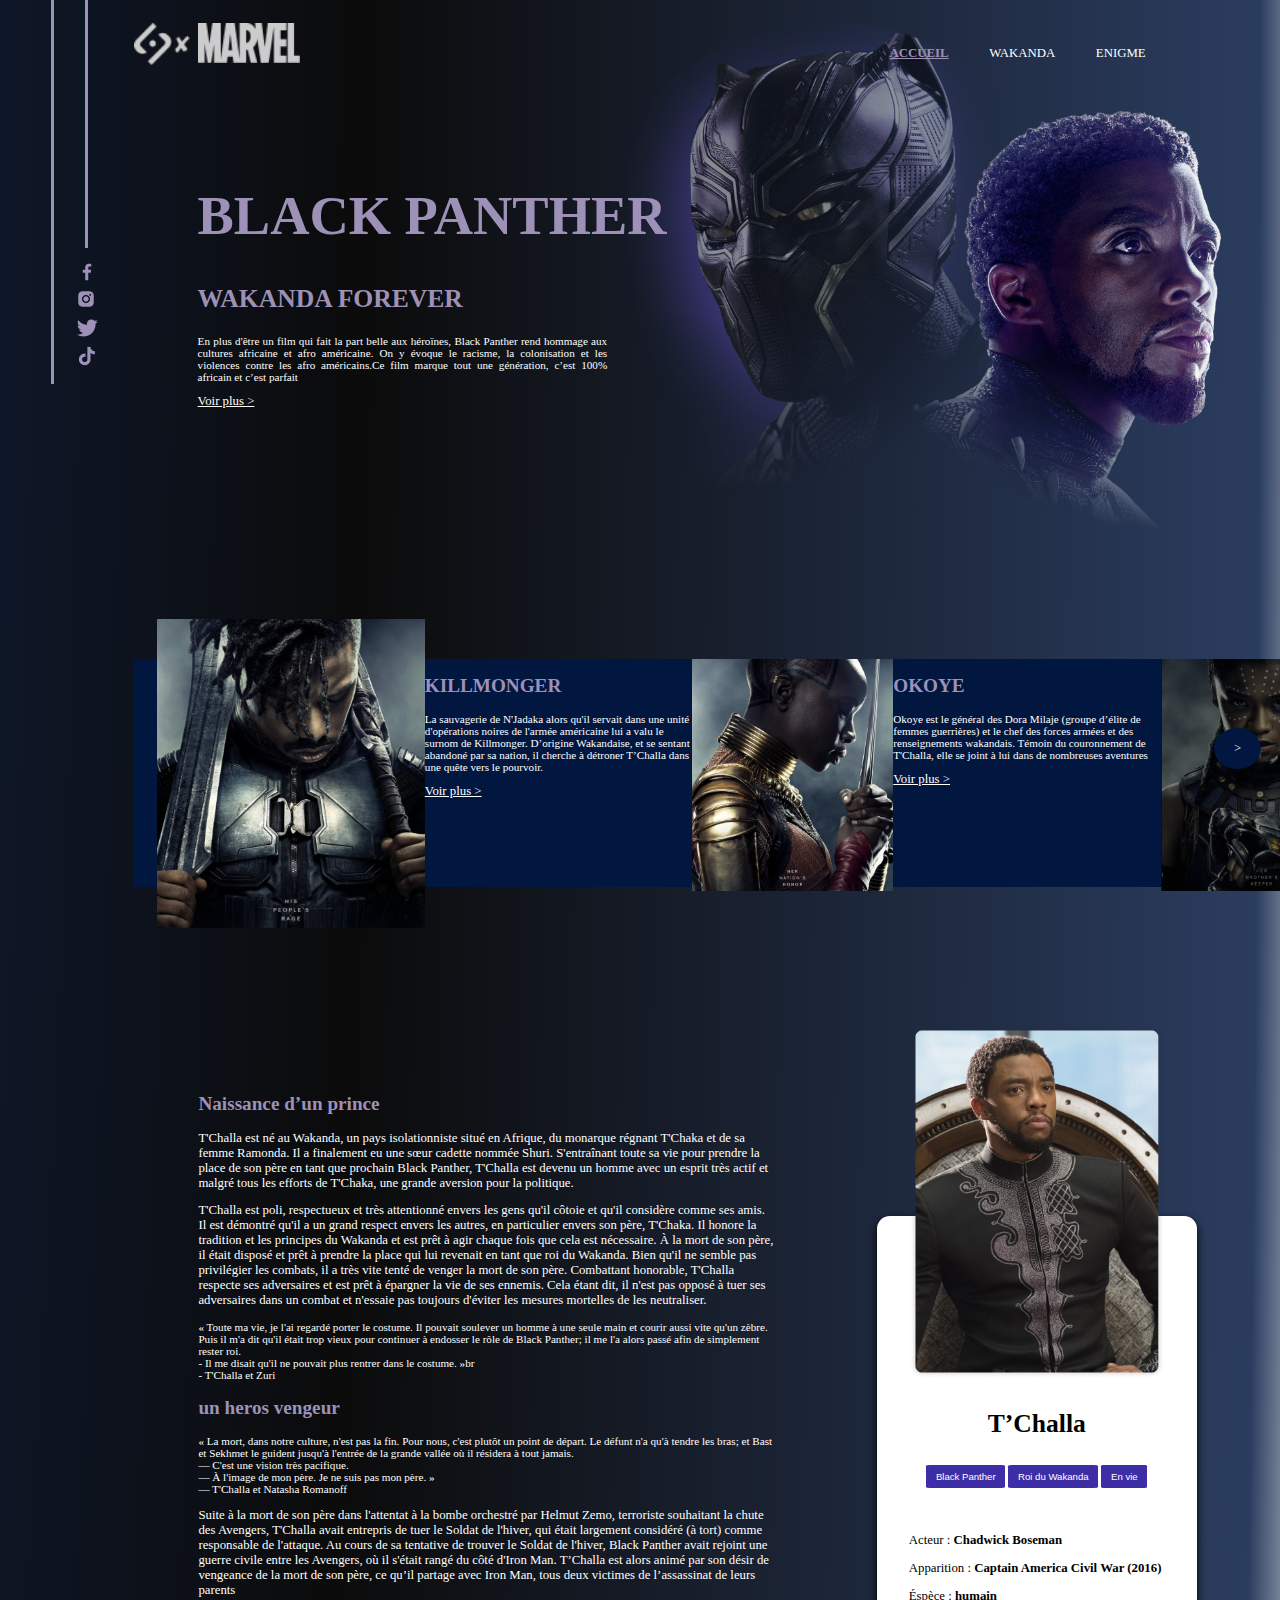
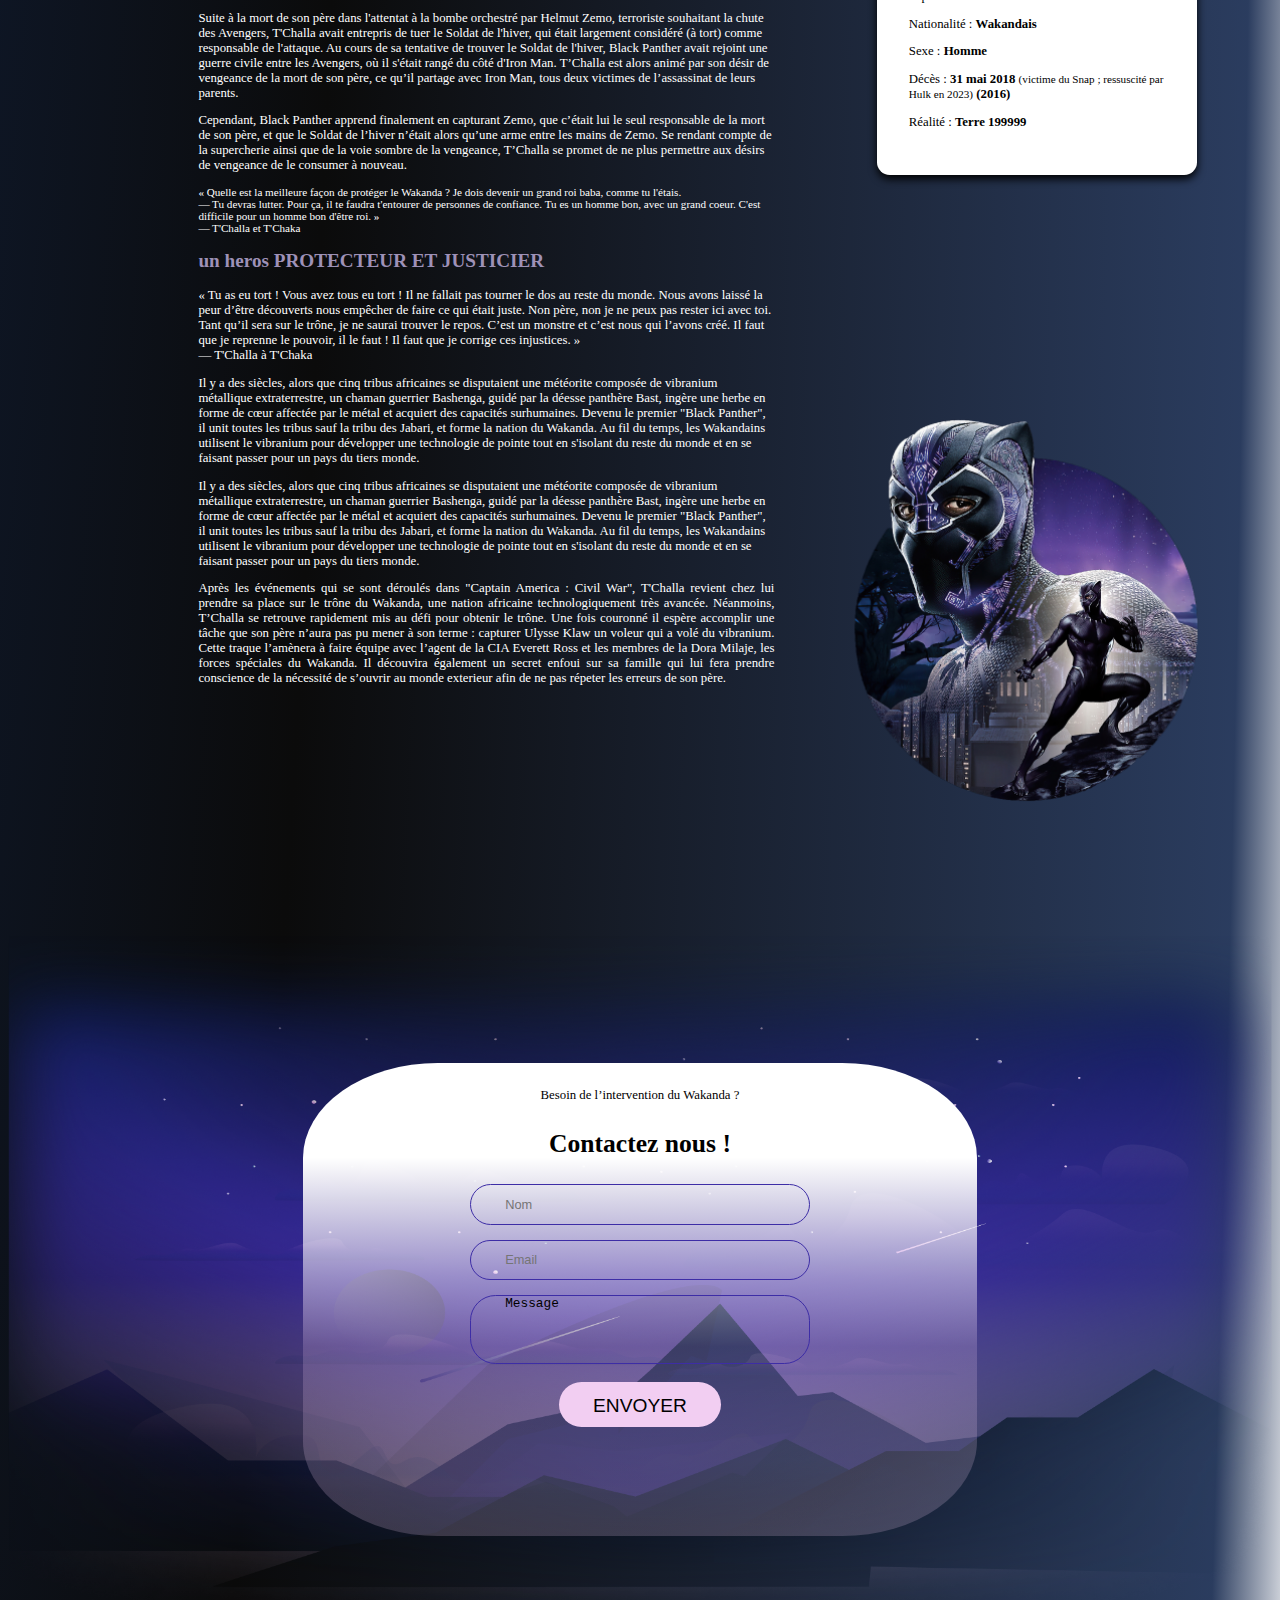
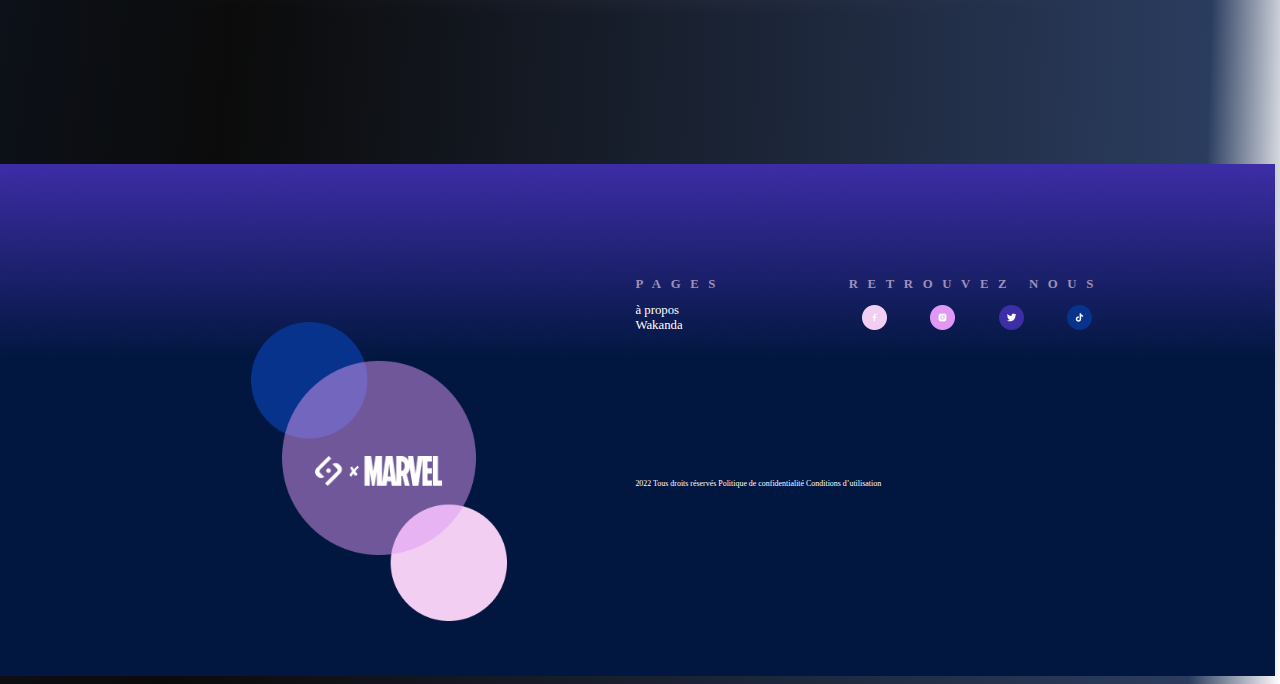
==== Assets/index.html @ b5c3ea6e "Ajout de mon nouveau dossier black panther sayna" ====
<!DOCTYPE html>
<html lang="en">
<head>
    <meta charset="UTF-8">
    <meta http-equiv="X-UA-Compatible" content="IE=edge">
    <meta name="IsaielFisther" content="width=device-width, initial-scale=1.0">
    <title>SAYNA BLACK PANTHER / ACCUEIL</title>
    <link rel="stylesheet" href="./CSS/Accueil.css">
    <link rel="stylesheet" href="./CSS/2Style.css">
</head>
<body>
    <!-- En tete de la page -->
    <header>
        <nav>
            <h1 class="logo"></h1>
            <ul class="nav">
                <li class="active">
                    <a href="#">
                    ACCUEIL
                    </a>
                </li>
                <li>
                    <a href="./Wakanda.html">
                    WAKANDA
                    </a>
                </li>
                <li>
                    <a href="./enigme.html">
                    ENIGME
                    </a>
                </li>
            </ul>
        </nav>
    </header>

    <!-- Icones des réseaux sociaux-->
    <aside id="logo-container">
        <div class="pagemenu">
        </div>
        <div class="réseaux-sociaux">
            <ul>
                <li>
                    <a href="http://www.marvel-cineverse.fr/pages/mcu/encyclopedie/personnages/black-panther.html">
                        <img src="./Illustrations et Logo/All pages/icon_facebook.png" alt="icon facebook">
                    </a>
                </li>
                <li>
                    <a href="http://www.marvel-cineverse.fr/pages/mcu/encyclopedie/personnages/black-panther.html">
                        <img src="./Illustrations et Logo/All pages/icon_instagram.png" alt="icon instagram">                
                    </a>
                </li>
                <li>
                    <a href="http://www.marvel-cineverse.fr/pages/mcu/encyclopedie/personnages/black-panther.html">
                        <img src="./Illustrations et Logo/All pages/icon_twitter.png" alt="icon twitter">
                    </a>
                </li>
                <li>
                    <a href="http://www.marvel-cineverse.fr/pages/mcu/encyclopedie/personnages/black-panther.html">
                        <img src="./Illustrations et Logo/All pages/icon_tiktok.png" alt="tik tok">
                    </a>
                </li>
            </ul>
        </div>
    </aside>
    <!--  les contenus de la page -->
    <main>
        <!-- La première section-->

        <section class="Introduction">
            <h1 id="script">BLACK PANTHER</h1>
            <h2>WAKANDA FOREVER</h2>
            <p class="texte-citation">
                En plus d'être un film qui fait la part belle aux héroïnes, Black Panther rend hommage aux cultures africaine et afro américaine. On y évoque le racisme, la colonisation et les violences contre les afro américains.Ce film marque tout une génération, c’est 100% africain et c’est parfait
            </p>
            <a href="">Voir plus ></a>
        </section>

        <!-- présentation-->

        <section class="présentation">
            <div class="colonne">
                <div class="img-1">
                    <img src="./Illustrations et Logo/Accueil/Pantherhome2.png" alt="Killmonger">
                </div>
                <div class="part-1">
                    <h2 class="titre">KILLMONGER</h2>
                    <p class="texte-citation">
                        La sauvagerie de N'Jadaka alors qu'il servait dans une unité d'opérations noires de l'armée américaine lui a valu le surnom de Killmonger. D’origine Wakandaise, et se sentant abandoné par sa nation, il cherche à détroner T’Challa dans une quête vers le pourvoir.
                    </p>
                    <a class="" href="">Voir plus ></a>
                </div>
                <div class="img-2">
                    <img src="./Illustrations et Logo/Accueil/Pantherhome3.png" alt="Dora Milaje">
                </div>
                <div class="part-2">
                    <h2 class="titre">OKOYE</h2>
                    <p class="texte-citation">
                        Okoye est le général des Dora Milaje (groupe d’élite de femmes guerrières) et le chef des forces armées et des renseignements wakandais. Témoin du couronnement de T'Challa, elle se joint à lui dans de nombreuses aventures
                    </p>
                    <a class="" href="">Voir plus ></a>
                </div>
                <div class="img-3">
                    <img src="./Illustrations et Logo/Accueil/Pantherhome4.png" alt="La soeur de T'Challa">
                    <a href="">></a>
                </div>
            </div>
        </section>

        <!-- La deuxième section de la page  -->
        <section class="section2">

            <div class="colonne">
                <!-- La partie qui parle des descriptions -->
                <div class="txt">
                    <div class="NaissancePrince">
                        <h2 class="titre">Naissance d’un prince</h2>
                        <div class="txt1">
                            <p class="texte">
                                T'Challa est né au Wakanda, un pays isolationniste situé en Afrique, du monarque régnant T'Chaka et de sa femme Ramonda. Il a finalement eu une sœur cadette nommée Shuri. S'entraînant toute sa vie pour prendre la place de son père en tant que prochain Black Panther, T'Challa est devenu un homme avec un esprit très actif et malgré tous les efforts de T'Chaka, une grande aversion pour la politique.
                            </p>
                        </div>
                        <div class="txt2">
                            <p class="texte">
                                T'Challa est poli, respectueux et très attentionné envers les gens qu'il côtoie et qu'il considère comme ses amis. Il est démontré qu'il a un grand respect envers les autres, en particulier envers son père, T'Chaka. Il honore la tradition et les principes du Wakanda et est prêt à agir chaque fois que cela est nécessaire. À la mort de son père, il était disposé et prêt à prendre la place qui lui revenait en tant que roi du Wakanda. Bien qu'il ne semble pas privilégier les combats, il a très vite tenté de venger la mort de son père. Combattant honorable, T'Challa respecte ses adversaires et est prêt à épargner la vie de ses ennemis. Cela étant dit, il n'est pas opposé à tuer ses adversaires dans un combat et n'essaie pas toujours d'éviter les mesures mortelles de les neutraliser.
                            </p>
                        </div>
                        <div class="txt3">
                            <p class="texte-citation">
                                « Toute ma vie, je l'ai regardé porter le costume. Il pouvait soulever un homme à une seule main et courir aussi vite qu'un zèbre. Puis il m'a dit qu'il était trop vieux pour continuer à endosser le rôle de Black Panther; il me l'a alors passé afin de simplement rester roi. <br>
                                - Il me disait qu'il ne pouvait plus rentrer dans le costume. »br<br>
                                - T'Challa et Zuri
                            </p>
                        </div>
                    </div>
                    <div class="Héro-vengeur">
                        <h2 class="titre">un heros vengeur</h2>
                        <div class="partie1">
                            <p class="texte-citation">
                                « La mort, dans notre culture, n'est pas la fin. Pour nous, c'est plutôt un point de départ. Le défunt n'a qu'à tendre les bras; et Bast et Sekhmet le guident jusqu'à l'entrée de la grande vallée où il résidera à tout jamais. <br>
                                — C'est une vision très pacifique.<br>
                                — À l'image de mon père. Je ne suis pas mon père. » <br>
                                — T'Challa et Natasha Romanoff
                            </p>
                        </div>
                        <div class="partie2">
                            <p class="texte">
                                Suite à la mort de son père dans l'attentat à la bombe orchestré par Helmut Zemo, terroriste souhaitant la chute des Avengers, T'Challa avait entrepris de tuer le Soldat de l'hiver, qui était largement considéré (à tort) comme responsable de l'attaque. Au cours de sa tentative de trouver le Soldat de l'hiver, Black Panther avait rejoint une guerre civile entre les Avengers, où il s'était rangé du côté d'Iron Man. T’Challa est alors animé par son désir de vengeance de la mort de son père, ce qu’il partage avec Iron Man, tous deux victimes de l’assassinat de leurs parents
                            </p>
                        </div>
                        <div class="partie3">
                            <p class="texte">
                                Suite à la mort de son père dans l'attentat à la bombe orchestré par Helmut Zemo, terroriste souhaitant la chute des Avengers, T'Challa avait entrepris de tuer le Soldat de l'hiver, qui était largement considéré (à tort) comme responsable de l'attaque. Au cours de sa tentative de trouver le Soldat de l'hiver, Black Panther avait rejoint une guerre civile entre les Avengers, où il s'était rangé du côté d'Iron Man. T’Challa est alors animé par son désir de vengeance de la mort de son père, ce qu’il partage avec Iron Man, tous deux victimes de l’assassinat de leurs parents.
                            </p>
                        </div>
                        <div class="partie4">
                            <p class="texte">
                                Cependant, Black Panther apprend finalement en capturant Zemo, que c’était lui le seul responsable de la mort de son père, et que le Soldat de l’hiver n’était alors qu’une arme entre les mains de Zemo. Se rendant compte de la supercherie ainsi que de la voie sombre de la vengeance, T’Challa se promet de ne plus permettre aux désirs de vengeance de le consumer à nouveau.
                            </p>
                        </div>
                        <div class="partie5">
                            <p class="texte-citation">
                                « Quelle est la meilleure façon de protéger le Wakanda ? Je dois devenir un grand roi baba, comme tu l'étais. <br>
                                — Tu devras lutter. Pour ça, il te faudra t'entourer de personnes de confiance. Tu es un homme bon, avec un grand coeur. C'est difficile pour un homme bon d'être roi. » <br>
                                — T'Challa et T'Chaka
                            </p>
                        </div>
                    </div>
                    <div class="Héro-protecteur">
                        <h2 class="titre">un heros PROTECTEUR ET JUSTICIER</h2>
                        <div class="P1">
                            <p class="text-citation">
                                « Tu as eu tort ! Vous avez tous eu tort ! Il ne fallait pas tourner le dos au reste du monde. Nous avons laissé la peur d’être découverts nous empêcher de faire ce qui était juste. Non père, non je ne peux pas rester ici avec toi. Tant qu’il sera sur le trône, je ne saurai trouver le repos. C’est un monstre et c’est nous qui l’avons créé. Il faut que je reprenne le pouvoir, il le faut ! Il faut que je corrige ces injustices. » <br>
                                — T'Challa à T'Chaka
                            </p>
                        </div>
                        <div class="P2">
                            <p class="texte">
                                Il y a des siècles, alors que cinq tribus africaines se disputaient une météorite composée de vibranium métallique extraterrestre, un chaman guerrier Bashenga, guidé par la déesse panthère Bast, ingère une herbe en forme de cœur affectée par le métal et acquiert des capacités surhumaines. Devenu le premier "Black Panther", il unit toutes les tribus sauf la tribu des Jabari, et forme la nation du Wakanda. Au fil du temps, les Wakandains utilisent le vibranium pour développer une technologie de pointe tout en s'isolant du reste du monde et en se faisant passer pour un pays du tiers monde.
                            </p>
                        </div>
                        <div class="P3">
                            <p class="texte">
                                Il y a des siècles, alors que cinq tribus africaines se disputaient une météorite composée de vibranium métallique extraterrestre, un chaman guerrier Bashenga, guidé par la déesse panthère Bast, ingère une herbe en forme de cœur affectée par le métal et acquiert des capacités surhumaines. Devenu le premier "Black Panther", il unit toutes les tribus sauf la tribu des Jabari, et forme la nation du Wakanda. Au fil du temps, les Wakandains utilisent le vibranium pour développer une technologie de pointe tout en s'isolant du reste du monde et en se faisant passer pour un pays du tiers monde.
                            </p>
                        </div>
                        <div class="P4">
                            <p class="text">
                                Après les événements qui se sont déroulés dans "Captain America : Civil War", T'Challa revient chez lui prendre sa place sur le trône du Wakanda, une nation africaine technologiquement très avancée. Néanmoins, T’Challa se retrouve rapidement mis au défi pour obtenir le trône. Une fois couronné il espère accomplir une tâche que son père n’aura pas pu mener à son terme : capturer Ulysse Klaw un voleur qui a volé du vibranium. Cette traque l’amènera à faire équipe avec l’agent de la CIA Everett Ross et les membres de la Dora Milaje, les forces spéciales du Wakanda. Il découvira également un secret enfoui sur sa famille qui lui fera prendre conscience de la nécessité de s’ouvrir au monde exterieur afin de ne pas répeter les erreurs de son père.
                            </p>
                        </div>
                    </div>
                </div>
                
                <!-- Profile et description du Roi-->
                <div class="profile">
                    <div class="card">
                        <img src="./Illustrations et Logo/Accueil/Pantherhome5.png" alt="Le Roi">
                        <h3>T’Challa</h3>
                        <div class="btn">
                            <button>
                                Black Panther
                            </button>
                            <button>
                                Roi du Wakanda
                            </button>
                            <button>
                                En vie
                            </button>
                        </div>
                        <div class="content">
                            <p>Acteur : <b>Chadwick Boseman</b></p> 
                            <p>Apparition : <b>Captain America Civil War (2016)</b></p>
                            <p>Éspèce : <b>humain</b></p>
                            <p>Nationalité : <b>Wakandais</b></p>
                            <p>Sexe : <b>Homme</b></p>
                            <p>Décès : <b>31 mai 2018 </b> <span class="texte-citation">(victime du Snap ; ressuscité par Hulk en 2023)</span> <b>(2016)</b></p>
                            <p>Réalité : <b>Terre 199999</b></p>
                        </div>
                    </div>
                    <div class="déguisement-img">
                        <img src="./Illustrations et Logo/Accueil/Pantherhome6.png" alt="BP avec Déguisement">
            
                    </div>
                </div>
            </div>
        </section>

        <!-- La 3ème section : contact -->
        <section class="contact">
            <form class="content">
                <p>Besoin de l’intervention du Wakanda ?</p>
                <p class="title">Contactez nous ! </p>
                <!-- Formulaire  -->
                <input required type="text" name="nom" placeholder="Nom"><br><br>
                <input required type="email" name="email" placeholder="Email"> <br><br>
                <textarea required placeholder="Message">Message</textarea>
                <br>
                <!-- Le bouton qui envoye le formulaire -->
                <button type="submit">ENVOYER</button>
            </form>
        </section>
    </main>
    
    <!-- Le dernier section qui inclue le pied de la page -->
    <footer>
        <!--  LOGO SAYNA X MARVEL -->
        <div class="Gauche">
            <img class="img-1" src="./Illustrations et Logo/All pages/footer1.png" alt="">
            <img class="img-2" src="./Illustrations et Logo/All pages/footer2.png" alt="Icon SAYNA X Icon MARVEL">
        </div>
        <!-- LOGO DES RESEAUX SOCIAUX -->
        <div class="Droite">
            <div class="Droite-2-1">
                <h2>PAGES</h2>
                <a href="./wakanda.html">
                    à propos <br> Wakanda
                </a>
            </div>
        
            <div class="Droite-2-2">
                <h2>RETROUVEZ NOUS</h2>
                <ul>
                    <li>
                        <a href="http://www.marvel-cineverse.fr/pages/mcu/encyclopedie/personnages/black-panther.html">
                            <img src="./Illustrations et Logo/All pages/footer3.png" alt="Icon facebook">
                        </a>
                    </li>
                    <li>
                        <a href="http://www.marvel-cineverse.fr/pages/mcu/encyclopedie/personnages/black-panther.html">
                            <img src="./Illustrations et Logo/All pages/footer4.png" alt="Icon instagram">
                        </a>
                    </li>
                    <li>
                        <a href="http://www.marvel-cineverse.fr/pages/mcu/encyclopedie/personnages/black-panther.html">
                            <img src="./Illustrations et Logo/All pages/footer5.png" alt="Icon twitter">
                        </a>
                    </li>
                    <li>
                        <a href="http://www.marvel-cineverse.fr/pages/mcu/encyclopedie/personnages/black-panther.html">
                            <img src="./Illustrations et Logo/All pages/footer6.png" alt="Icon tiktok">
                        </a>
                    </li>
                </ul>
            </div>
            <!-- PARTIE COPYRIGHT -->
            <div class="Droite-2-3">
                <p class="text-footer">2022 Tous droits réservés Politique de confidentialité Conditions d’utilisation</p>
            </div>
        </div>
    </footer>

    <!-- POPUP MESSAGE -->
    <div class="popup-message">
        <div class="popup-content">
            <span class="message">OPERATION REUSSI !</span>
        </div>
    </div>
</body>
</html>
---- Assets/CSS/Accueil.css ----
/* styles pour la page d'accueil */
aside {
    height: 30vw;
    display: grid;
    width: 1vw;
    border-left: 3px solid #9E91B7;
    float: left;
    position: absolute;
    top:  0;
    left: 4vw;
    display: grid;
    grid-template-rows: 2fr 1fr;
    position: fixed;
    transition: transform 0.3s ease-in-out;
}

aside .pagemenu {
    grid-row: 1;
    border-right: 3px solid #9E91B7;
    width: 50%;
}


aside ul li {
    margin-top: 5%;
}

aside .réseaux-sociaux {
    grid-row: 2;
    margin-left: -30%;
}
/* styles pour les sections */



section[class="Introduction"] p {
    width: 32vw;
    text-align: justify;
}

section a {
    color: #fff;
    text-decoration: underline;
}
section[class="Introduction"] {
    padding: 10% 15%;
    background-image: url("../Illustrations et Logo/Accueil/Pantherhome1..png");
    height: 30vW;
    width: 100%;
    background-size: 50%;
    background-repeat: no-repeat;
    background-position: 70% top;
    margin-top: -10%;
}

/*
styles des descriptions de la section
*/
section[class="présentation"] {
    width: 100%;
    display: grid;
    grid-template-columns: 1fr 9fr;
}

section[class="présentation"] > div[class='colonne'] {
    grid-column: 1/2;
}

section[class="présentation"] > div[class='colonne'] {
    grid-column: 2/3;
    padding-left: 10%;
    height: 17.8vw;
    width: 100%;
    background-color: #021740;
    padding-left: 2%;
}

section[class="présentation"] .colonne {
    display: grid;
    grid-template-columns: 4fr 4fr 3fr 4fr 2fr;
}

section[class="présentation"] .colonne .img-1 {
    grid-column: 1/2;
}

section[class="présentation"] .colonne .img-1 img {
    width: 100%;
    margin-top: -15%;
}

section[class="présentation"] .colonne .txt1 {
    grid-column: 2/3;
    padding: 3%;
    position: relative;
}

section[class="présentation"] .colonne .img-2 {
    grid-column: 3/4;
}

section[class="présentation"] .colonne .img-2 img {
    width: 100%;
}

section[class="présentation"] .colonne .txt2 {
    grid-column: 4/5;
    padding: 3%;
    position: relative;
}

section[class="présentation"] .colonne .img-3 {
    grid-column: 5/6;
    position: relative;
}


section[class="présentation"] .colonne .img-3 a {
    position: absolute;
    right: 25%;
    top: 25%;
    padding: 10% 15%;
    background-color: #021740;
    border-radius: 50%;
    text-decoration: none;
}

section[class="présentation"] .colonne .img-3 img {
    width: 110%;
}

section[class="présentation"] .colonne>div>a[class='plus'] {
    position: absolute;
    bottom: 20%;
    left: 5%;
}


/*style de la section 2 de la page*/
section[class='section2'] {
     padding: 15% 10% 5% 10%;
}

section[class='section2'] .colonne {
    display: grid;
    grid-template-columns: 50vw 8vw 25vw 3vw;
}

section[class='section2'] .colonne .txt {
    grid-column: 1/2;
    padding-left: 10%;
}

section[class='section2'] .colonne .profile {
    grid-column:  3/4;
    display: grid;
    grid-template-rows: 1fr 4fr 1fr 4fr;
}

section[class='section2'] .text {
    text-align: justify;
}

/*style au niveau du profil */
section[class='section2'] .colonne .profile .card{
    background-color: #FFF;
    border-radius: 1em;
    grid-row: 2;
    width: 25vw;
    text-align: center;
    color: #000;
    box-shadow: 0px 4px 8px 0px #000;
}

section[class='section2'] .colonne .profile .card img {
    margin-top: -60%;
    width: 80%;
}

section[class='section2'] .colonne .profile .card .btn button{
    padding: 2% 3%;
    background-color: #3D2DA6;
    border-radius: 5%;
    color: #fff;
    border: none;
    font-size: 0.75em;
}

section[class='section2'] .colonne .profile .card .content{
    padding: 10%;
    text-align: left;
}

section[class='section2'] .colonne .profile .déguisement-img {
    grid-row: 4;
    display: flex;
    align-items: center;
}

section[class='section2'] .colonne .profile .déguisement-img img {
    margin-left: -20%;
    width: 40vw;
}

/*Style du section contact*/
section[class='contact'] {
    background-image: url('../Illustrations et Logo/Accueil/Pantherhome7.png');
    background-repeat: no-repeat;
    background-size: contain;
    height: 40vw;
    display: grid;
    grid-template-columns: 1fr 4fr 1fr;
    padding: 10%;
    color: black;
}

section[class='contact'] .title {
    font-size: 2em;
    font-weight: bolder;
}

section[class='contact'] .content {
    background-image: linear-gradient(to bottom, rgba(255, 255, 255, 1.0) 20%, rgba(242, 206, 242, .2) 60%);
    border-radius: 20%;
    text-align: center;
    grid-column: 2/3;
    height: 35vw;
    padding: 1em 0;
}

section[class='contact'] .content input {
    width: 40%;
    height: 3vw;
    border-radius: 3em;
    border: 1px solid #3D2DA6;
    padding: 0 5%;
    background-color: transparent;
    font-size: 1em;
}

section[class='contact'] .content textarea {
    width: 40%;
    height: 15%;
    resize: none;
    border: 1px solid #3D2DA6;
    padding: 0 5%;
    border-radius: 2em;
    background-color: transparent;
    font-size: 1em;
}

section[class='contact'] .content button {
    height: 10%;
    border-radius: 3em;
    font-size: 1.5em;
    margin-top: 2%;
    border: none;
    padding: 2% 5% 4% 5%;
    background-color: #F2CEF2;
}
---- Assets/CSS/2Style.css ----
/*Ensemble des styles pour toutes les pages */
/*Styles des polices */
@font-face {
    src: url('../fonts/BEYNO/BEYNO.ttf');
    font-family: 'BEYNO';
}

/* Cantarell */
@font-face {
    src: url('../fonts/Cantarell/Cantarell-Regular.ttf');
    font-family: 'Cantarell';
}

/* Panthera */
@font-face {
    src: url('../fonts/Panthera/PantheraRegular-MVZ9J.ttf');
    font-family: 'Panthera';
}

/* wakanda forever */
@font-face {
    src: url('../fonts/wakanda_forever/WakandaForever-Regular.ttf');
    font-family: 'Wakanda forever';
}


html {
    font-size: 1vw;
}

body {

    background: radial-gradient(126.67% 350.28% at -21.35% 0%, #11213F 0%, #0B0B0B 39.1%, rgba(2, 23, 64, 0.837641) 94.57%, rgba(2, 23, 64, 0) 100%);
    overflow-x: hidden;
    font-family: 'Cantarell';
    background-repeat: no-repeat;
    background-size: cover;
    color: #fff;
}


input[type="text"] {
    color: #fff;
}

/* Titre */
h1 {
    font-family: 'Panthera';
    font-size: 4.25em; /* font-size to 4.25*pricipal text-size (4.25*16= 68px) */
    color: #9E91B7;
}

h2 {
    font-family: 'BEYNO';
    font-size: 2em; /* font-size to 2*pricipal text-size (2*16= 32px) */
    color: #9E91B7;
}

h2[class='wakanda-forever'] {
    font-family: 'Wakanda forever';
    font-size: 2.68em;
    letter-spacing: 0.15em; /* 0.15*16=2.4px */
}

h3 {
    font-family: 'Cantarell';
    font-size: 2em;
}

.titre {
    font-size: 1.5em;
}

.text {
    font-family: 'Cantarell';
    font-size: 1em;
}

/* citation texte */
.texte-citation {
    font-family: 'Cantarell';
    font-size: 0.87em;
}

.text-footer {
    font-family: 'Cantarell';
    font-size: 0.62em;
}

.center {
    text-align: center;
}


header {
    padding: 2% 10%;
}

header nav {
    display: flex;
    justify-content: space-between; /* Space between each items in nav */
}

header nav ul {
    display: flex;
    justify-content: space-between; /*  */
    width: 20vw; /* 20% of screen width */
}

/* Style des logos */
h1[class='logo'] {
    background-image: url('../Illustrations et Logo/All pages/icon_SAYNA.png'), 
                      url("../Illustrations et Logo/All pages/icon_x.png"),
                      url('../Illustrations et Logo/All pages/icon_MARVEL.png');
    width: 20vw; /* 20% of screen width */
    height: 5vw; /* 5% of screen width */
    background-repeat: no-repeat;
    padding: 0;
    margin-top:  -1%;
    background-size: 15%, 7%, 40%; /* size of each background */
    background-position: 0 0, 3vw 1vw, 5vw 0; /* position of each background */
    filter: invert(20%); /* reverse color of logo (20%) (grey) */
    cursor: pointer;
}

h1[class='logo']:hover {
    filter: invert(0%); /* remove color reverse if cursor passed */
}

a {
    text-decoration: none; /* remove underline for link */
}

ul li {
    list-style-type: none; /* remove style type */
}

ul[class='nav'] li {
    display: inline-flex;
}

ul li a {
    list-style-type: none;
    font-family: 'BEYNO';
    color: #fff;
}

ul li[class='active'] a  {
    font-weight: bolder;
    text-decoration: underline;
    color: #9E91B7;
}

ul li a:hover {
    text-decoration: underline;
}

main {
    padding-bottom:5%;
}


/*style de la section footer*/
footer h2 {
    font-family: 'Cantarell';
    letter-spacing: 0.75em;
    font-size: 1em;
}

footer ul {
    display: flex;
    justify-content: space-between;
    padding-inline-start: 3%;
    width: 20vw;
}

footer {
    background-image: url('../Illustrations et Logo/All pages/back_footer.png');
    background-repeat: no-repeat;
    margin-left: -1%;
    height: 40vw;
    width: 100vw;
    display: grid; /* Define display grid */
    grid-template-columns: 1fr 1fr; /* Grid contains 2 columns (1/2 width, 1/2 width) */
    grid-template-rows: 1fr 4fr; /* Grid contains 2 rows (1/5 height, 4/5 height) */
}

footer .Gauche {
    grid-column: 1; /* define the emplacement of this element in: col 1 */
    grid-row: 2/5;
    display: flex;
    align-items: center;
    justify-content: end;
    padding: 20%;
    position: relative;
}

footer .Gauche .img-1 {
    position: absolute;
    z-index: 1;
    width: 20vw;
    transition: transform 0.3s ease-in-out;
}

footer .Gauche .img-2 {
    position: absolute;
    z-index: 2;
    width: 10vw;
    right: 30%;
    transition: transform 0.3s ease-in-out;
}

footer .Droite {
    grid-column: 2 / 3;
    grid-row: 2/5;
    display: grid;
    grid-template-columns: 1fr 2fr;
    grid-template-rows: 1fr 1fr;
}

footer .Droite-2-1 {
    grid-column: 1/2;
    grid-row: 1;
}

footer .Droite-2-1 a {
    color: #FFFFFF;
}

footer .Droite-2-2 {
    grid-column: 2/3;
    grid-row: 1;
}

footer .Droite-2-2 img {
    width: 50%;
}

footer .Droite-2-3 {
    grid-column: 1 / 3;
    grid-row: 2;

}

footer .Droite-2-1 p {
    text-transform: capitalize;
}

/*Animation de la page*/
/* Effet de surbrillance */
button[type='submit']:hover {
    box-shadow: 0px 4px 8px 0px #F2CEF2;
    cursor: pointer;
}

/* Effet de zoom */
footer .Gauche:hover .img-1, footer .part-1:hover .img-2 {
    transform: scale(1.1);
}

footer .Droite-2-2 img {
    transition: transform 0.3s ease-in-out;
}

footer .Droite-2-2 img:hover {
    transform: scale(1.3);
}

/* Fade in */
section * {
    animation-name: fade-in;
    animation-duration: 5s;
}

/* define fade-in animation from left */
@keyframes fade-in {
    from {
        opacity: 0; /* from opacity 0 */
        transform: translateX(-50px); /* from left -50px */
    }
    to {
        opacity: 1; /* to opacity 1 */
        transform: translateX(0); /* to true position */
    }
}

/*POPUP BOX*/
.popup-message {
    display: none; /* hidden element */
    position: fixed;
    top: 0;
    left: 0;
    width: 100%; /* 100% of width screen */
    height: 100%; /* 100% of height screen */
    background: radial-gradient(126.67% 350.28% at -21.35% 0%, #11213F 0%, #0B0B0B 39.1%, rgba(2, 23, 64, 0.837641) 94.57%, rgba(2, 23, 64, 0) 100%);
    opacity: 0.99; /* set opacity to 0.99 (dark) */
    z-index: 9999;
}

.popup-content {
    position: absolute;
    width: 40%;
    height: 30%;
    top: 50%;
    left: 50%;
    transform: translate(-50%, -50%);
    background: radial-gradient(126.67% 350.28% at -21.35% 0%, #11213F 0%, #0B0B0B 39.1%, rgba(2, 23, 64, 0.837641) 94.57%, rgba(2, 23, 64, 0) 100%);    padding: 20px;
    border-radius: 5px;
    box-shadow: 0 0 10px rgba(0, 0, 0, 0.5);
    text-align: center;
    display: flex;
    justify-content: center;
    align-items: center;
    font-size: 2em;
}
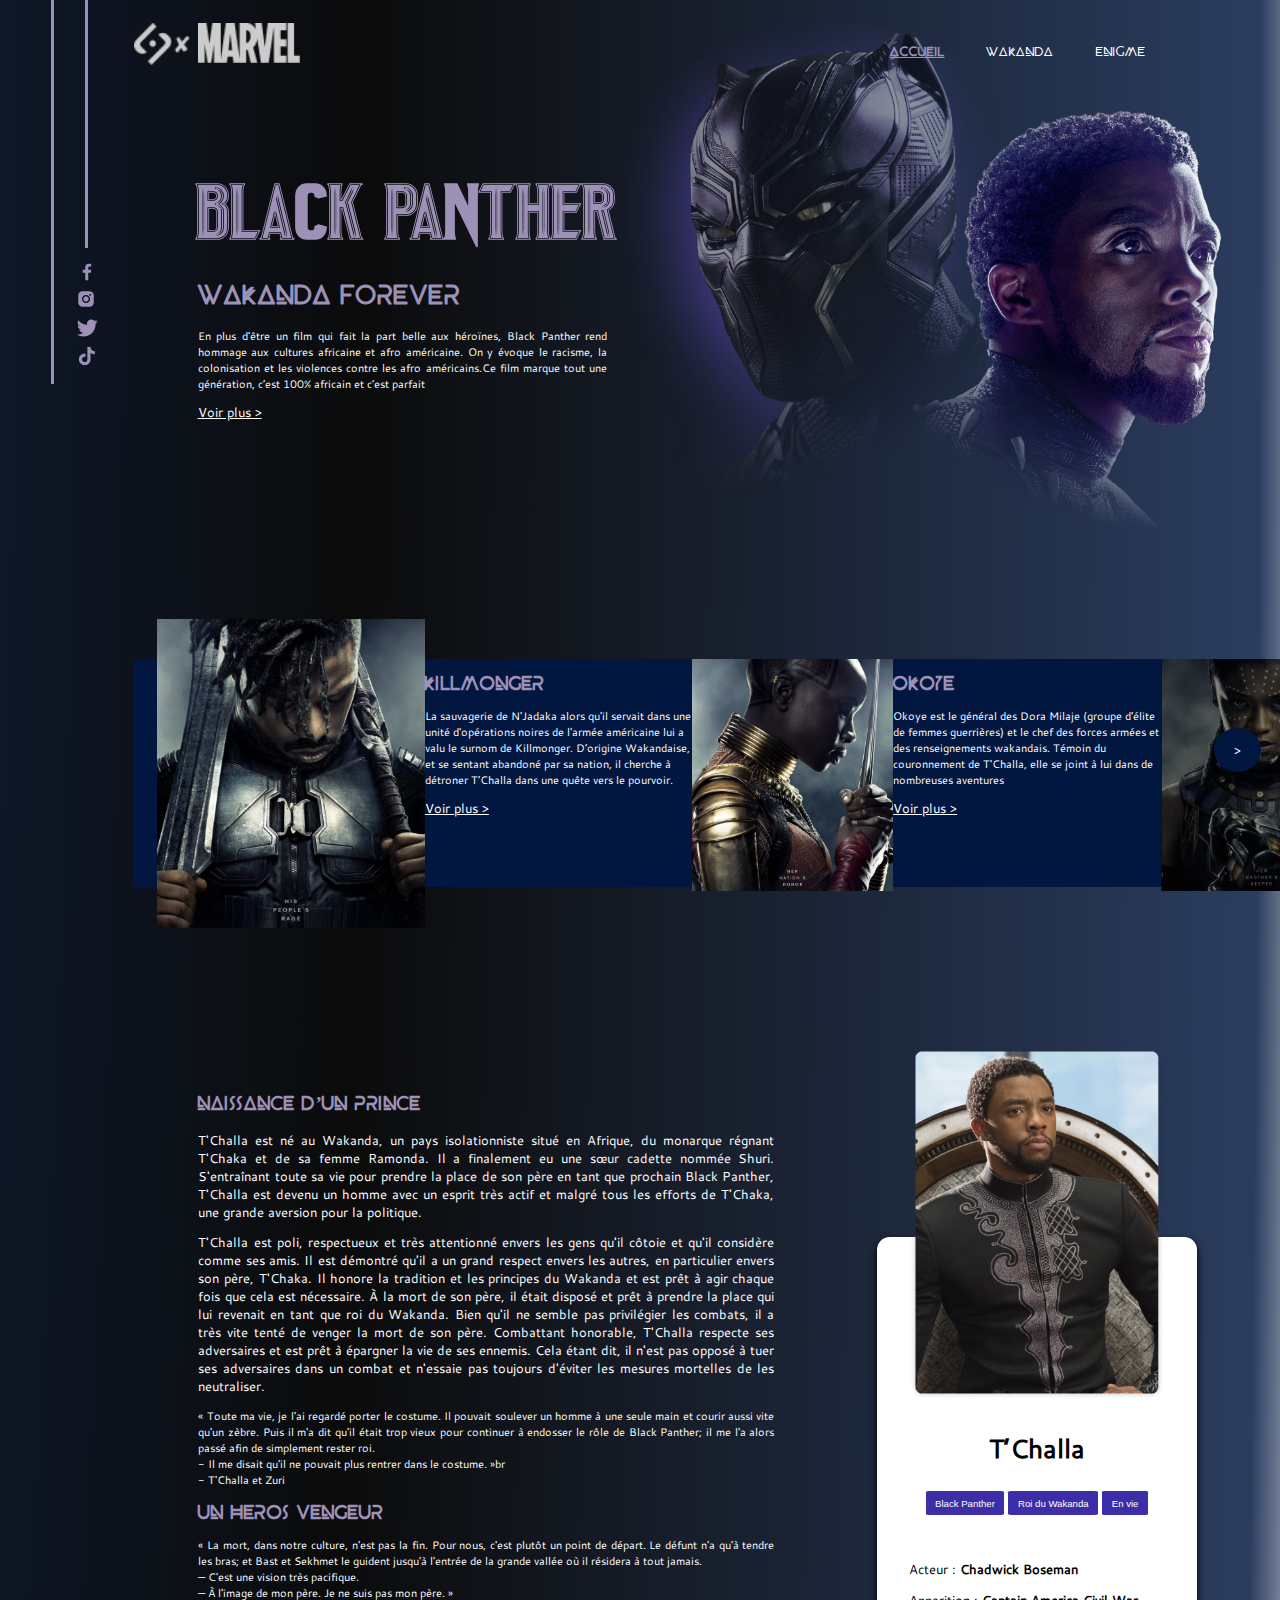
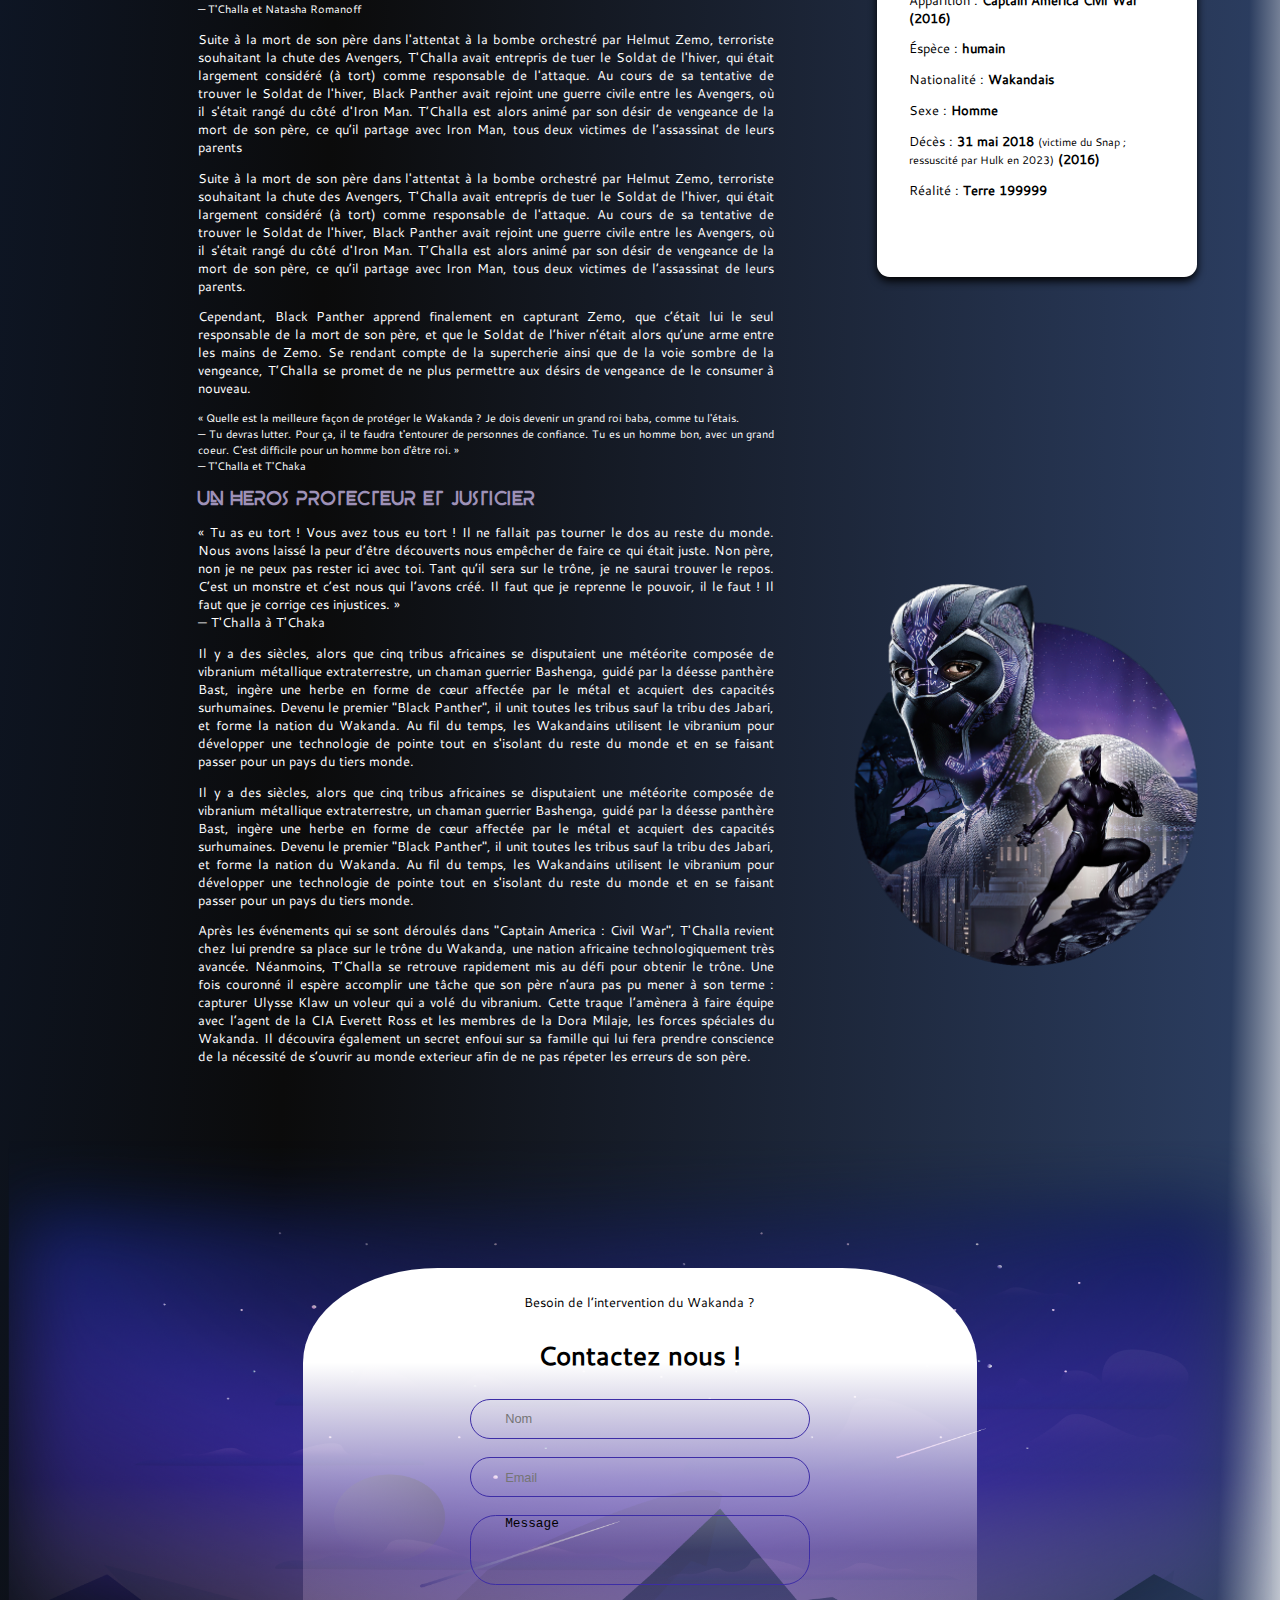
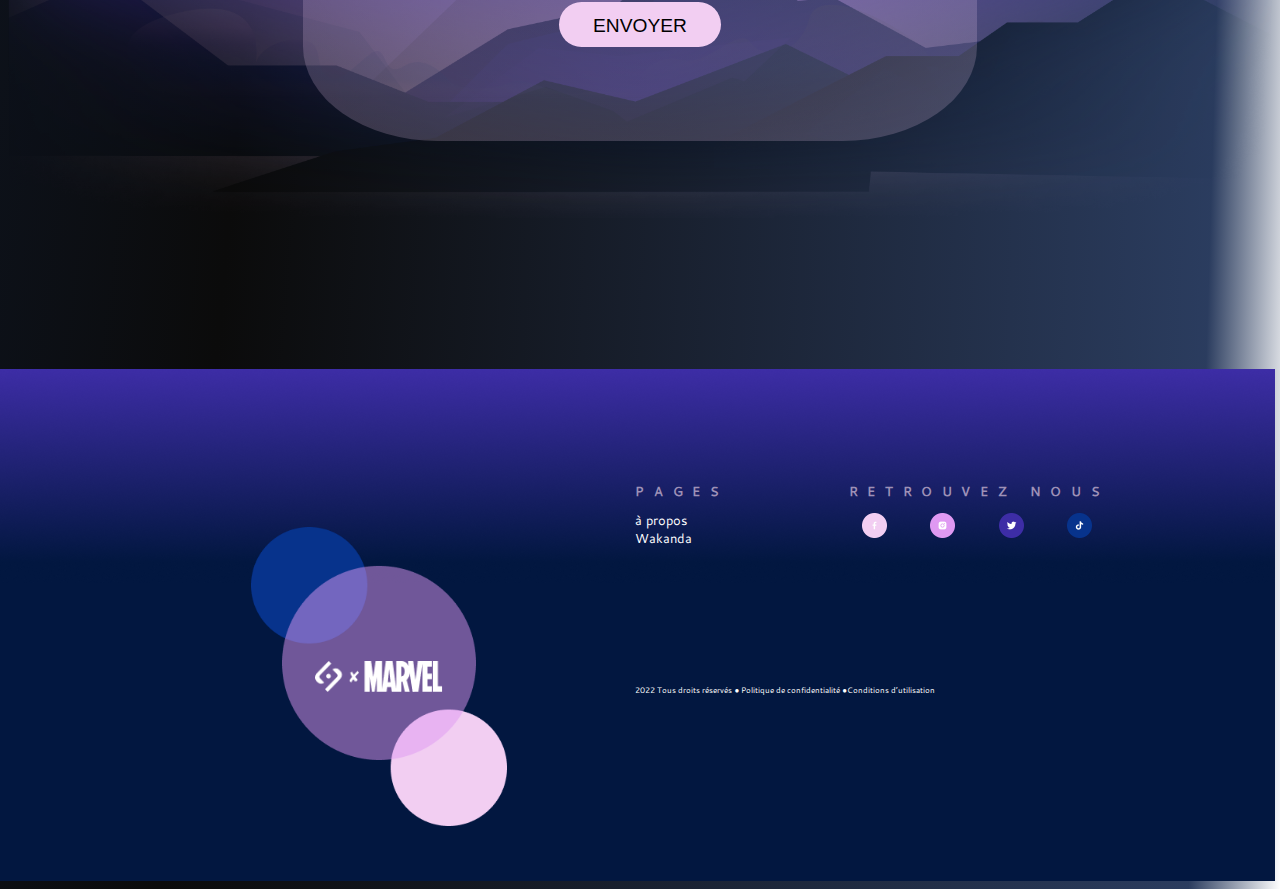
==== commit 24819ff1: "Ajouter mes derniers commit" ====
--- a/Assets/index.html
+++ b/Assets/index.html
@@ -284,7 +284,7 @@
             </div>
             <!-- PARTIE COPYRIGHT -->
             <div class="Droite-2-3">
-                <p class="text-footer">2022 Tous droits réservés Politique de confidentialité Conditions d’utilisation</p>
+                <p class="text-footer">2022 Tous droits réservés ● Politique de confidentialité ●Conditions d’utilisation</p>
             </div>
         </div>
     </footer>
--- a/Assets/CSS/Accueil.css
+++ b/Assets/CSS/Accueil.css
@@ -20,7 +20,6 @@
     width: 50%;
 }
 
-
 aside ul li {
     margin-top: 5%;
 }
@@ -30,8 +29,6 @@
     margin-left: -30%;
 }
 /* styles pour les sections */
-
-
 
 section[class="Introduction"] p {
     width: 32vw;
@@ -53,9 +50,7 @@
     margin-top: -10%;
 }
 
-/*
-styles des descriptions de la section
-*/
+/*styles des descriptions de la section*/
 section[class="présentation"] {
     width: 100%;
     display: grid;
@@ -149,6 +144,7 @@
 section[class='section2'] .colonne .txt {
     grid-column: 1/2;
     padding-left: 10%;
+    text-align: justify;
 }
 
 section[class='section2'] .colonne .profile {
@@ -157,9 +153,8 @@
     grid-template-rows: 1fr 4fr 1fr 4fr;
 }
 
-section[class='section2'] .text {
-    text-align: justify;
-}
+
+
 
 /*style au niveau du profil */
 section[class='section2'] .colonne .profile .card{
--- a/Assets/CSS/2Style.css
+++ b/Assets/CSS/2Style.css
@@ -1,25 +1,27 @@
 /*Ensemble des styles pour toutes les pages */
 /*Styles des polices */
+
+/*BEYNO */
 @font-face {
-    src: url('../fonts/BEYNO/BEYNO.ttf');
+    src: url(../Fonts/Police/FontsFree-Net-BEYNO.ttf);
     font-family: 'BEYNO';
 }
 
 /* Cantarell */
 @font-face {
-    src: url('../fonts/Cantarell/Cantarell-Regular.ttf');
+    src: url(../Fonts/Police/Cantarell-Regular.ttf);
     font-family: 'Cantarell';
 }
 
 /* Panthera */
 @font-face {
-    src: url('../fonts/Panthera/PantheraRegular-MVZ9J.ttf');
+    src: url(../Fonts/Police/PantheraRegular-MVZ9J.ttf);
     font-family: 'Panthera';
 }
 
 /* wakanda forever */
 @font-face {
-    src: url('../fonts/wakanda_forever/WakandaForever-Regular.ttf');
+    src: url(../Fonts/Police/WakandaForever-Regular.ttf);
     font-family: 'Wakanda forever';
 }
 
@@ -46,20 +48,20 @@
 /* Titre */
 h1 {
     font-family: 'Panthera';
-    font-size: 4.25em; /* font-size to 4.25*pricipal text-size (4.25*16= 68px) */
+    font-size: 4.25em; 
     color: #9E91B7;
 }
 
 h2 {
     font-family: 'BEYNO';
-    font-size: 2em; /* font-size to 2*pricipal text-size (2*16= 32px) */
+    font-size: 2em; 
     color: #9E91B7;
 }
 
 h2[class='wakanda-forever'] {
     font-family: 'Wakanda forever';
     font-size: 2.68em;
-    letter-spacing: 0.15em; /* 0.15*16=2.4px */
+    letter-spacing: 0.15em; 
 }
 
 h3 {
